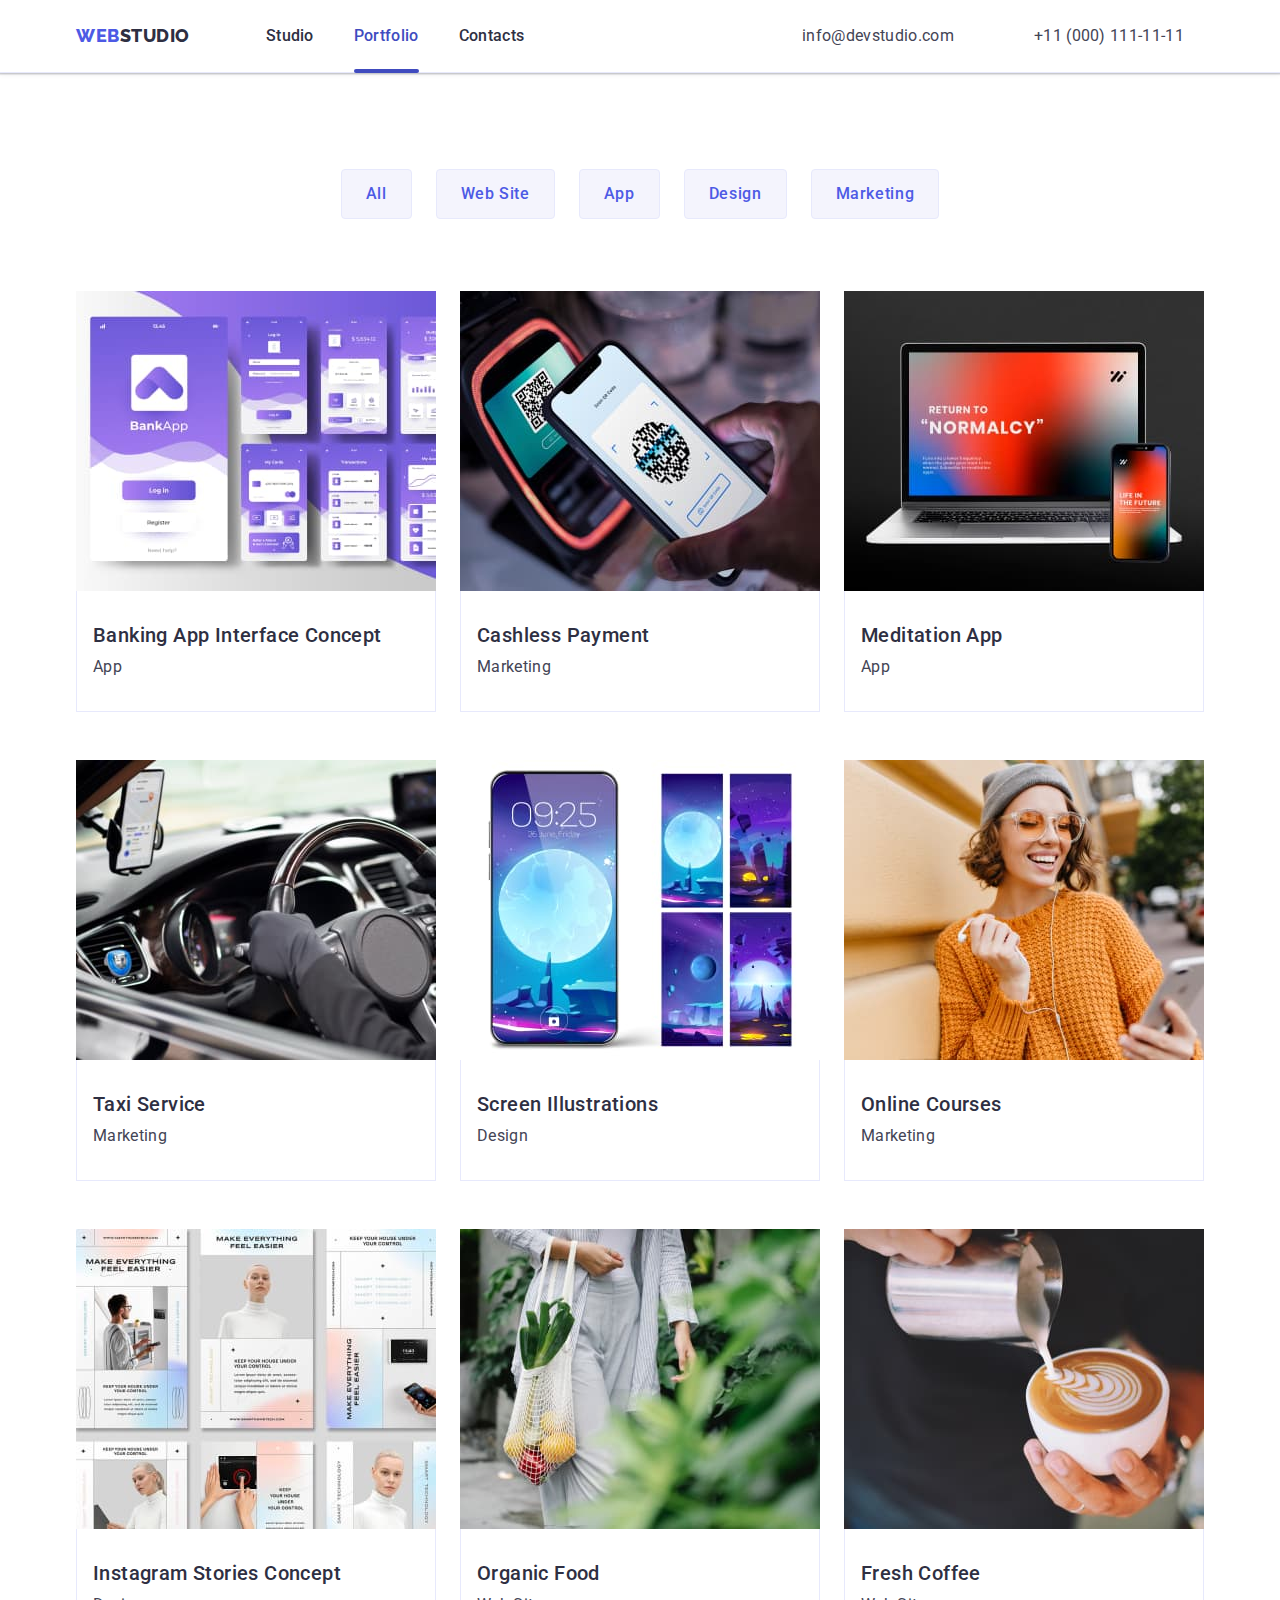
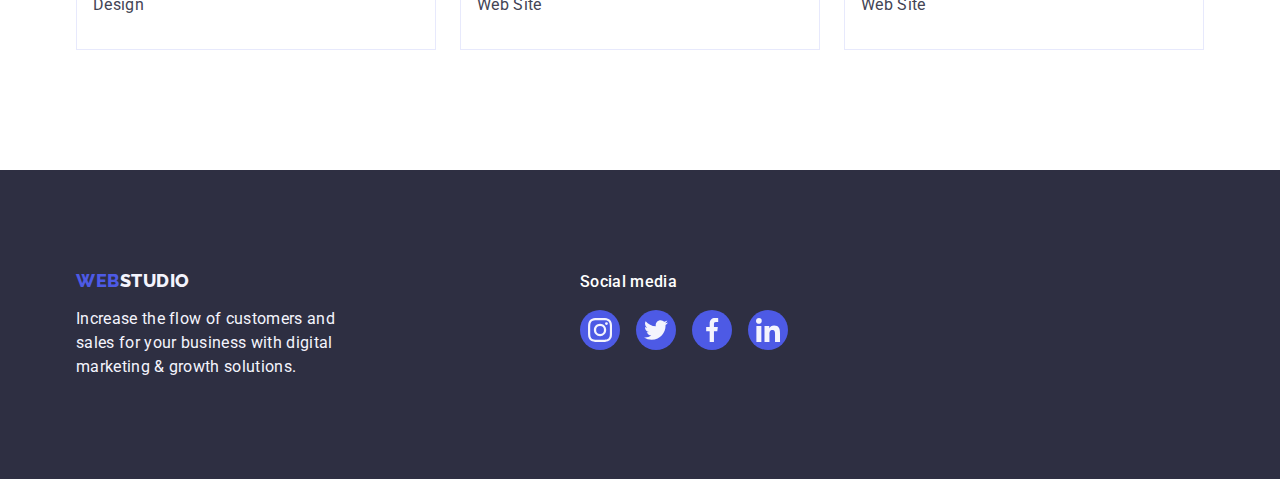
==== portfolio.html @ 14803b99 "Initial commit" ====
<!DOCTYPE html>
<html lang="en">
  <head>
    <meta charset="UTF-8" />
    <meta name="viewport" content="width=device-width, initial-scale=1.0" />
    <link
      rel="stylesheet"
      href="https://cdnjs.cloudflare.com/ajax/libs/modern-normalize/1.0.0/modern-normalize.min.css"
    />
    <link rel="stylesheet" href="./css/styles.css" />
    <link rel="preconnect" href="https://fonts.googleapis.com" />
    <link rel="preconnect" href="https://fonts.gstatic.com" crossorigin />
    <link
      href="https://fonts.googleapis.com/css2?family=Raleway:wght@800&family=Roboto:wght@400;500;700;900&display=swap"
      rel="stylesheet"
    />
    <title>Studio</title>
  </head>

  <body>
    <header class="header header-border">
      <div class="container header">
        <nav class="nav">
          <a class="logo link" href="./index.html"
            >Web<span class="logo-studio">Studio</span></a
          >
          <ul class="nav-list list">
            <li class="nav-list-item">
              <a href="./index.html" class="nav-list-link link">Studio</a>
            </li>
            <li class="nav-list-item">
              <a href="./portfolio.html" class="nav-list-link link active"
                >Portfolio</a
              >
            </li>
            <li class="nav-list-item">
              <a href="" class="nav-list-link link">Contacts</a>
            </li>
          </ul>
        </nav>
        <address class="contact">
          <ul class="nav-contact list">
            <li class="nav-contact-item">
              <a href="mailto:info@devstudio.com" class="nav-contact-link link"
                >info@devstudio.com</a
              >
            </li>
            <li class="nav-contact-item">
              <a href="tel:+110001111111" class="nav-contact-link link"
                >+11 (000) 111-11-11</a
              >
            </li>
          </ul>
        </address>
      </div>
    </header>

    <main>
      <section class="projects-section">
        <div class="container">
          <h1 class="hidden">Projects</h1>
          <!--Filter-->
          <ul class="filter-menu">
            <li>
              <button type="button" class="filter-button">All</button>
            </li>
            <li>
              <button type="button" class="filter-button">Web Site</button>
            </li>
            <li>
              <button type="button" class="filter-button">App</button>
            </li>
            <li>
              <button type="button" class="filter-button">Design</button>
            </li>
            <li>
              <button type="button" class="filter-button">Marketing</button>
            </li>
          </ul>
          <!--Projects-->
          <ul class="projects-menu">
            <li class="projects-item">
              <a href="" class="project-link link">
                <div class="project-card">
                  <img
                    src="./images/project1.jpg"
                    alt="a concept of a bank app with a landing, log in, account page"
                    width="360"
                    height="300"
                  />
                  <p class="project-description">
                    14 Stylish and User-Friendly App Design Concepts · Task
                    Manager App · Calorie Tracker App · Exotic Fruit Ecommerce
                    App · Cloud Storage App
                  </p>
                </div>
                <div class="project">
                  <h2 class="project-name">Banking App Interface Concept</h2>
                  <p class="project-type">App</p>
                </div></a
              >
            </li>
            <li class="projects-item">
              <a href="" class="project-link link">
                <div class="project-card">
                  <img
                    src="./images/project2.jpg"
                    alt="contactless payment using a phone"
                    width="360"
                    height="300"
                  />
                  <p class="project-description">
                    14 Stylish and User-Friendly App Design Concepts · Task
                    Manager App · Calorie Tracker App · Exotic Fruit Ecommerce
                    App · Cloud Storage App
                  </p>
                </div>
                <div class="project">
                  <h2 class="project-name">Cashless Payment</h2>
                  <p class="project-type">Marketing</p>
                </div></a
              >
            </li>
            <li class="projects-item">
              <a href="" class="project-link link"
                ><div class="project-card">
                  <img
                    src="./images/project3.jpg"
                    alt="a concent of a medication website on a laptop and an app on a phone"
                    width="360"
                    height="300"
                  />
                  <p class="project-description">
                    14 Stylish and User-Friendly App Design Concepts · Task
                    Manager App · Calorie Tracker App · Exotic Fruit Ecommerce
                    App · Cloud Storage App
                  </p>
                </div>
                <div class="project">
                  <h2 class="project-name">Meditation App</h2>
                  <p class="project-type">App</p>
                </div></a
              >
            </li>
            <li class="projects-item">
              <a href="" class="project-link link"
                ><div class="project-card">
                  <img
                    src="./images/project4.jpg"
                    alt="inside of a car with a phone holder attached to the front screen with a phone"
                    width="360"
                    height="300"
                  />
                  <p class="project-description">
                    14 Stylish and User-Friendly App Design Concepts · Task
                    Manager App · Calorie Tracker App · Exotic Fruit Ecommerce
                    App · Cloud Storage App
                  </p>
                </div>
                <div class="project">
                  <h2 class="project-name">Taxi Service</h2>
                  <p class="project-type">Marketing</p>
                </div>
              </a>
            </li>
            <li class="projects-item">
              <a href="" class="project-link link"
                ><div class="project-card">
                  <img
                    src="./images/project5.jpg"
                    alt="a phone with five various screens showing moon, sky and rocks"
                    width="360"
                    height="300"
                  />
                  <p class="project-description">
                    14 Stylish and User-Friendly App Design Concepts · Task
                    Manager App · Calorie Tracker App · Exotic Fruit Ecommerce
                    App · Cloud Storage App
                  </p>
                </div>
                <div class="project">
                  <h2 class="project-name">Screen Illustrations</h2>
                  <p class="project-type">Design</p>
                </div></a
              >
            </li>
            <li class="projects-item">
              <a href="" class="project-link link"
                ><div class="project-card">
                  <img
                    src="./images/project6.jpg"
                    alt="women laughing to her phone"
                    width="360"
                    height="300"
                  />
                  <p class="project-description">
                    14 Stylish and User-Friendly App Design Concepts · Task
                    Manager App · Calorie Tracker App · Exotic Fruit Ecommerce
                    App · Cloud Storage App
                  </p>
                </div>
                <div class="project">
                  <h2 class="project-name">Online Courses</h2>
                  <p class="project-type">Marketing</p>
                </div></a
              >
            </li>
            <li class="projects-item">
              <a href="" class="project-link link"
                ><div class="project-card">
                  <img
                    src="./images/project7.jpg"
                    alt="concept of instagram stories showing smart home solutions"
                    width="360"
                    height="300"
                  />
                  <p class="project-description">
                    14 Stylish and User-Friendly App Design Concepts · Task
                    Manager App · Calorie Tracker App · Exotic Fruit Ecommerce
                    App · Cloud Storage App
                  </p>
                </div>
                <div class="project">
                  <h2 class="project-name">Instagram Stories Concept</h2>
                  <p class="project-type">Design</p>
                </div></a
              >
            </li>
            <li class="projects-item">
              <a href="" class="project-link link"
                ><div class="project-card">
                  <img
                    src="./images/project8.jpg"
                    alt="person carrying produce in a net bag"
                    width="360"
                    height="300"
                  />
                  <p class="project-description">
                    14 Stylish and User-Friendly App Design Concepts · Task
                    Manager App · Calorie Tracker App · Exotic Fruit Ecommerce
                    App · Cloud Storage App
                  </p>
                </div>
                <div class="project">
                  <h2 class="project-name">Organic Food</h2>
                  <p class="project-type">Web Site</p>
                </div></a
              >
            </li>
            <li class="projects-item">
              <a href="" class="project-link link"
                ><div class="project-card">
                  <img
                    src="./images/project9.jpg"
                    alt="a barister making pattern on a coffee"
                    width="360"
                    height="300"
                  />
                  <p class="project-description">
                    14 Stylish and User-Friendly App Design Concepts · Task
                    Manager App · Calorie Tracker App · Exotic Fruit Ecommerce
                    App · Cloud Storage App
                  </p>
                </div>
                <div class="project">
                  <h2 class="project-name">Fresh Coffee</h2>
                  <p class="project-type">Web Site</p>
                </div></a
              >
            </li>
          </ul>
        </div>
      </section>
    </main>

    <footer class="footer">
      <div class="container footer-container">
        <div class="studio-desciption">
          <a class="logo link bottom-logo" href="./index.html"
            >Web<span class="logo-studio-footer">Studio</span></a
          >
          <p class="footer-note">
            Increase the flow of customers and sales for your business with
            digital marketing & growth solutions.
          </p>
        </div>
        <div class="studio-socials">
          <p class="social-media">Social media</p>
          <ul class="studio-socials-list">
            <li class="studio-socials-item">
              <a class="studio-socials-link" href="">
                <svg class="studio-socials-svg" width="24" height="24">
                  <use href="./images/icons.svg#icon-instagram"></use>
                </svg>
              </a>
            </li>
            <li class="studio-socials-item">
              <a class="studio-socials-link" href="">
                <svg class="studio-socials-svg" width="24" height="24">
                  <use href="./images/icons.svg#icon-twitter"></use>
                </svg>
              </a>
            </li>
            <li class="studio-socials-item">
              <a class="studio-socials-link" href="">
                <svg class="studio-socials-svg" width="24" height="24">
                  <use href="./images/icons.svg#icon-facebook"></use>
                </svg>
              </a>
            </li>
            <li class="studio-socials-item">
              <a class="studio-socials-link" href="">
                <svg class="studio-socials-svg" width="24" height="24">
                  <use href="./images/icons.svg#icon-linkedin"></use>
                </svg>
              </a>
            </li>
          </ul>
        </div>
      </div>
    </footer>
  </body>
</html>
---- css/styles.css ----
body {
  font-family: "Roboto", sans-serif;
  color: #434455;
  background-color: #ffffff;
}

:root {
  --brand-color: #4d5ae5;
  --pressed-color: #404bbf;
  --dark-color: #2e2f42;
  --success-color: #31d0aa;
  --text-color: #434455;
  --suble-text-color: #8e8f99;
  --accent-color: #e7e9fc;
  --light-color: #f4f4fd;
  --white-background: #ffffff;
  --modal-background: #fcfcfc;
  --tr-dur: 250ms;
  --tr-fn: cubic-bezier(0.4, 0, 0.2, 1);
}

* {
  box-sizing: border-box;
  margin: 0;
  padding: 0;
}

img {
  display: block;
  max-width: 100%;
  height: auto;
}

.container {
  width: 1158px;
  margin: auto;
  padding: 0px 15px;
}

.link {
  text-decoration: none;
  display: inline-block;
  transition: color var(--tr-dur) var(--tr-fn);
}

.link:hover,
.link:focus {
  color: var(--pressed-color);
}

.header {
  display: flex;
  justify-content: space-between;
  align-items: center;
}

.header-border {
  box-shadow: 0px 1px 6px 0px #2e2f4214, 0px 1px 1px 0px #2e2f4229,
    0px 2px 1px 0px #2e2f4214;
  border-bottom: 1px solid var(--accent-color);
}

.logo {
  font-family: "Raleway", sans-serif;
  font-weight: 800;
  font-size: 18px;
  line-height: 1.17;
  letter-spacing: 0.03em;
  text-transform: uppercase;
  color: var(--brand-color);
  display: inline-block;
  margin-right: 76px;
}

.logo-studio {
  color: var(--dark-color);
}

.list {
  list-style: none;
}

.nav {
  display: flex;
  align-items: center;
}

.nav-list {
  display: flex;
  gap: 40px;
}

.nav-list-link {
  font-weight: 500;
  font-size: 16px;
  line-height: 1.5;
  letter-spacing: 0.02em;
  color: var(--dark-color);
  padding: 24px 0px;
}

.active {
  position: relative;
  color: var(--pressed-color);
}

.active::after {
  content: "";
  position: absolute;
  left: 0;
  bottom: -1px;
  height: 4px;
  width: 100%;
  background-color: var(--pressed-color);
  border-radius: 2px;
}

.contact {
  font-style: normal;
}

.nav-contact {
  display: flex;
  gap: 40px;
}

.nav-contact-item {
  display: inline-block;
  padding: 24px 20px;
}

.nav-contact-link {
  font-size: 16px;
  line-height: 1.5;
  letter-spacing: 0.02em;
  color: var(--text-color);
  text-decoration: none;
}

.footer {
  background-color: var(--dark-color);
  padding: 100px 0px;
}

.footer-container {
  display: flex;
  justify-content: left;
  align-items: baseline;
}

.studio-desciption {
  display: inline-block;
  margin-right: 120px;
}

.bottom-logo {
  margin-bottom: 16px;
}

.logo-studio-footer {
  color: var(--light-color);
}

.footer-note {
  font-size: 16px;
  line-height: 1.5;
  letter-spacing: 0.02em;
  color: var(--light-color);
  width: 264px;
}

.social-media {
  font-weight: 500;
  font-size: 16px;
  line-height: 1.5;
  letter-spacing: 0.02em;
  text-align: left;
  color: var(--white-background);
  display: block;
  box-sizing: border-box;
  margin-bottom: 16px;
}

.studio-socials {
  padding: 0px 120px;
}

.studio-socials-list {
  display: flex;
  gap: 16px;
}

.studio-socials-item {
  width: 40px;
  height: 40px;
}

.studio-socials-link {
  width: 100%;
  height: 100%;
  background-color: var(--brand-color);
  border-radius: 50%;
  display: flex;
  justify-content: center;
  align-items: center;
  transition: background-color var(--tr-dur) var(--tr-fn);
}

.studio-socials-link:hover,
.studio-socials-link:focus {
  background-color: var(--success-color);
}

.studio-socials-svg {
  fill: var(--light-color);
}

.hero-section {
  background-color: var(--dark-color);
  padding: 188px 0px;
}

.hero-image {
  display: flex;
  max-width: 1440px;
  background-image: linear-gradient(
      rgba(46, 47, 66, 0.7),
      rgba(46, 47, 66, 0.7)
    ),
    url(../images/herobg.jpg);
  background-size: cover;
  background-position: center;
  background-repeat: no-repeat;
  margin: 0 auto;
  margin-bottom: 120px;
}

.hero-title {
  font-weight: 700;
  font-size: 56px;
  line-height: 1.07;
  letter-spacing: 0.02em;
  text-align: center;
  color: var(--white-background);
  max-width: 496px;
  display: block;
  box-sizing: border-box;
  margin: auto;
}

.order-button {
  font-family: "Roboto", sans-serif;
  font-weight: 500;
  font-size: 16px;
  line-height: 1.5;
  letter-spacing: 0.04em;
  color: var(--white-background);
  background-color: var(--brand-color);
  cursor: pointer;
  box-sizing: border-box;
  display: block;
  min-width: 169px;
  height: 56px;
  padding: 16px 32px;
  border: none;
  margin-top: 48px;
  margin-left: auto;
  margin-right: auto;
  border-radius: 4px;
  transition: background-color var(--tr-dur) var(--tr-fn);
}

.order-button:hover,
.order-button:focus {
  background-color: var(--pressed-color);
  box-shadow: 0px 4px 4px 0px #00000026;
}

.hidden {
  position: absolute;
  width: 1px;
  height: 1px;
  margin: -1px;
  border: 0;
  padding: 0;
  white-space: nowrap;
  clip-path: inset(100%);
  clip: rect(0 0 0 0);
  overflow: hidden;
}

ul,
ol {
  list-style-type: none;
  padding-left: 0;
  margin: 0;
}

.objectives-section {
  padding-bottom: 120px;
}
.objective-list {
  display: flex;
  gap: 24px;
}

.objective-item-icon {
  display: flex;
  width: 264px;
  height: 112px;
  background-color: var(--light-color);
  border-radius: 4px;
  justify-content: center;
  align-items: center;
  box-sizing: border-box;
  padding: 24px 100px;
  margin-bottom: 8px;
}

.objective-item {
  width: calc((100% - 72px) / 4);
}

.objective {
  font-weight: 500;
  font-size: 20px;
  line-height: 1.2;
  letter-spacing: 0.02em;
  color: var(--dark-color);
  margin-bottom: 8px;
}

.objectives-description {
  font-size: 16px;
  line-height: 1.5;
  letter-spacing: 0.02em;
  color: var(--text-color);
  display: inline-block;
  margin-top: 8px;
}

.introduction-section {
  padding-bottom: 120px;
}

.introduction-title {
  font-weight: 700;
  font-size: 36px;
  line-height: 1.11;
  letter-spacing: 0.02em;
  text-align: center;
  text-transform: capitalize;
  color: var(--dark-color);
  margin-bottom: 72px;
}

.introduction-list {
  display: flex;
  gap: 24px;
}

.introduction-item {
  width: calc((100% - 48px) / 3);
  border: solid 1px var(--accent-color);
}

.team-section {
  background-color: var(--light-color);
  padding: 120px 0px;
}

.team-title {
  font-weight: 700;
  font-size: 36px;
  line-height: 1.11;
  letter-spacing: 0.02em;
  color: var(--dark-color);
  text-align: center;
  text-transform: capitalize;
  margin-bottom: 72px;
}

.team-list {
  display: flex;
  gap: 24px;
}

.team-item {
  background-color: var(--white-background);
  width: calc((100% - 72px) / 4);
  border-radius: 0px 0px 4px 4px;
  box-shadow: 0px 2px 1px 0px #2e2f4214, 0px 1px 1px 0px #2e2f4229,
    0px 1px 6px 0px #2e2f4214;
}

.member-box {
  padding: 32px 0px;
}

.member {
  font-weight: 500;
  font-size: 20px;
  line-height: 1.2;
  letter-spacing: 0.02em;
  text-align: center;
  color: var(--dark-color);
  margin-bottom: 8px;
}
.member-position {
  font-size: 16px;
  line-height: 1.5;
  letter-spacing: 0.02em;
  text-align: center;
  color: var(--text-color);
  margin-bottom: 8px;
}

.member-social-list {
  display: flex;
  justify-content: center;
  gap: 24px;
}

.member-social-list-item {
  width: 40px;
  height: 40px;
  margin-top: 8px;
}

.member-social-list-item-icon-svg {
  fill: var(--light-color);
}

.socials-link {
  width: 100%;
  height: 100%;
  background-color: var(--brand-color);
  border-radius: 50%;
  display: flex;
  align-items: center;
  justify-content: center;
  transition: background-color var(--tr-dur) var(--tr-fn);
}

.socials-link:hover,
.socials-link:focus {
  background-color: var(--pressed-color);
}

.customers-section {
  padding: 120px 0px;
}

.customers-title {
  font-weight: 700;
  font-size: 36px;
  line-height: 1.11;
  letter-spacing: 0.02em;
  text-align: center;
  text-transform: capitalize;
  color: var(--dark-color);
  margin-bottom: 72px;
}

.customers-list {
  display: flex;
  gap: 24px;
}

.customer-item {
  width: calc((100% - 120px) / 6);
  height: 88px;
}

.customer-link {
  width: 100%;
  height: 100%;
  border: solid 1px var(--suble-text-color);
  border-radius: 4px;
  display: flex;
  align-items: center;
  justify-content: center;
  color: var(--suble-text-color);
  transition: color var(--tr-dur) var(--tr-fn),
    border-color var(--tr-dur) var(--tr-fn);
}

.customer-link:hover,
.customer-link:focus {
  color: var(--pressed-color);
  border-color: var(--pressed-color);
}

.customer-link-svg {
  fill: currentColor;
}

.customer-icon {
  display: flex;
  justify-content: center;
  align-items: center;
  padding: 16px 32px;
}

.projects-section {
  padding-top: 96px;
  padding-bottom: 120px;
}

.filter-menu {
  display: flex;
  margin-left: auto;
  margin-right: auto;
  justify-content: center;
  gap: 24px;
  margin-bottom: 72px;
}

.filter-button {
  font-family: "Roboto", sans-serif;
  font-weight: 500;
  font-size: 16px;
  line-height: 1.5;
  letter-spacing: 0.04em;
  color: var(--brand-color);
  background-color: var(--light-color);
  cursor: pointer;
  border: none;
  padding: 12px 24px;
  border-radius: 4px;
  border: 1px solid #e7e9fc;
  transition: color var(--tr-dur) var(--tr-fn),
    background-color var(--tr-dur) var(--tr-fn),
    border-color var(--tr-dur) var(--tr-fn),
    box-shadow var(--tr-dur) var(--tr-fn);
}

.filter-button:hover,
.filter-button:focus {
  color: var(--white-background);
  background-color: var(--pressed-color);
  border-color: transparent;
  box-shadow: 0px 2px 2px 0px #0000001f, 0px 2px 1px 0px #00000014,
    0px 3px 1px 0px #0000001a;
}

.projects-menu {
  display: flex;
  column-gap: 24px;
  row-gap: 48px;
  flex-wrap: wrap;
}

.projects-item {
  width: calc((100% - 48px) / 3);
}

.project {
  padding: 32px 16px;
  border: 1px solid var(--accent-color);
  border-top: none;
}

.project-link {
  display: block;
  transition: box-shadow var(--tr-dur) var(--tr-fn);
}

.project-link:hover,
.project-link:focus {
  box-shadow: 0px 2px 1px 0px #2e2f4214, 0px 1px 1px 0px #2e2f4229,
    0px 1px 6px 0px #2e2f4214;
}

.project-link:focus .project-description,
.project-link:hover .project-description {
  transform: translateY(0%);
}

.project-card {
  position: relative;
  overflow: hidden;
}

.project-description {
  position: absolute;
  top: 0;
  font-weight: 400;
  font-size: 16px;
  line-height: 1.5;
  letter-spacing: 0.02em;
  color: var(--light-color);
  padding: 40px 32px;
  background-color: var(--brand-color);
  height: 100%;
  width: 100%;
  text-transform: capitalize;
  transform: translateY(100%);
  transition: transform var(--tr-dur) var(--tr-fn);
}

.project-name {
  font-weight: 500;
  font-size: 20px;
  line-height: 1.2;
  letter-spacing: 0.02em;
  color: var(--dark-color);
  text-align: left;
  margin-bottom: 8px;
}

.project-type {
  font-size: 16px;
  line-height: 1.5;
  letter-spacing: 0.02em;
  text-align: left;
  color: var(--text-color);
}

.is-hidden {
  pointer-events: none;
  visibility: hidden;
  opacity: 0;
}

.backdrop {
  position: fixed;
  top: 0;
  left: 0;
  background: rgba(46, 47, 66, 0.4);
  width: 100%;
  height: 100%;
  transition: opacity var(--tr-dur) var(--tr-fn),
    visibility var(--tr-dur) var(--tr-fn);
}

.modal-window {
  position: absolute;
  top: 50%;
  left: 50%;
  width: 408px;
  min-height: 584px;
  border-radius: 4px;
  transform: translate(-50%, -50%);
  background: var(--modal-background);
  box-shadow: 0px 2px 1px 0px rgba(0, 0, 0, 0.2),
    0px 1px 3px 0px rgba(0, 0, 0, 0.12), 0px 1px 1px 0px rgba(0, 0, 0, 0.14);
  transition: transform var(--tr-dur) var(--tr-fn);
}

.close-button {
  position: absolute;
  top: 24px;
  right: 24px;
  width: 24px;
  height: 24px;
  border-radius: 50%;
  display: flex;
  align-items: center;
  justify-content: center;
  background-color: var(--accent-color);
  border: 1px solid rgba(0, 0, 0, 0.1);
  padding: 0;
  cursor: pointer;
  transition: background-color var(--tr-dur) var(--tr-fn),
    border var(--tr-dur) var(--tr-fn);
}

.close-button:hover,
.close-button:focus,
.modal-svg:focus,
.modal-svg:hover {
  background-color: var(--pressed-color);
  border: none;
  fill: var(--white-background);
}

.modal-svg {
  transition: fill var(--tr-dur) var(--tr-fn);
}
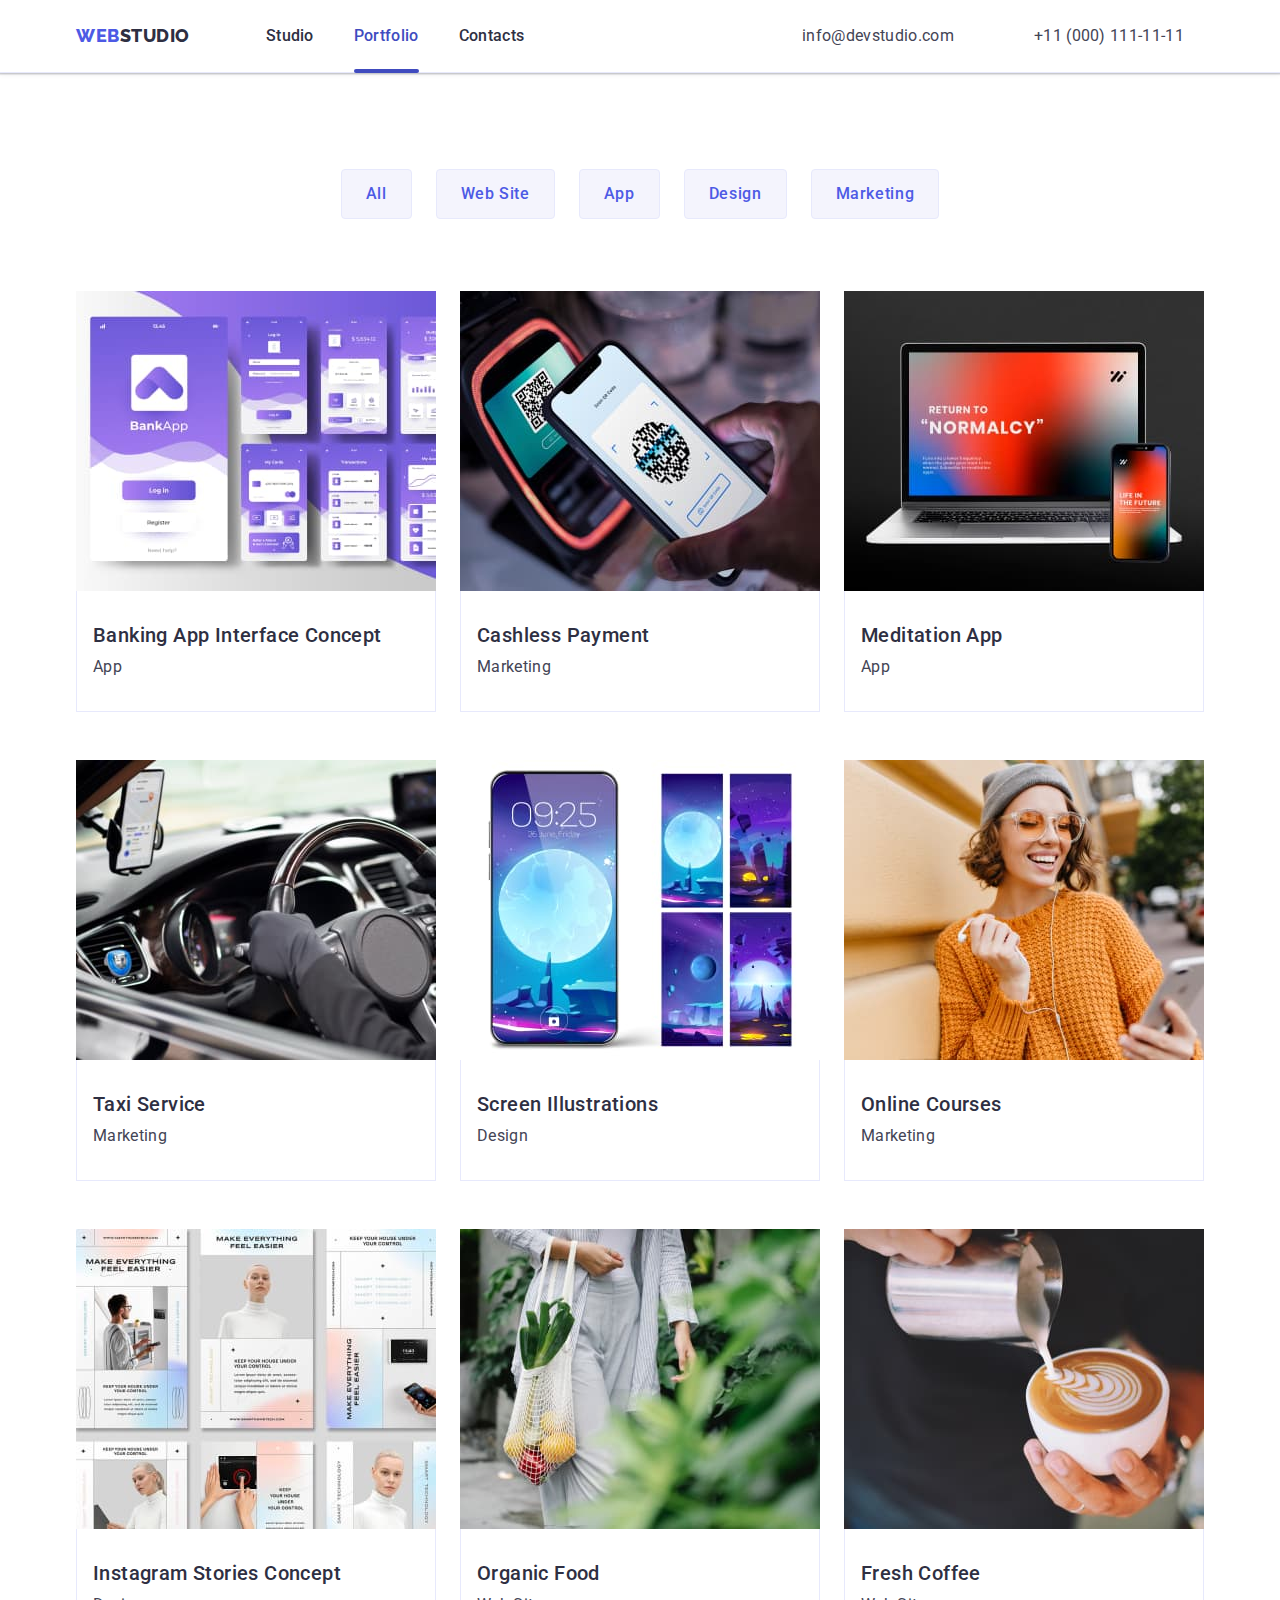
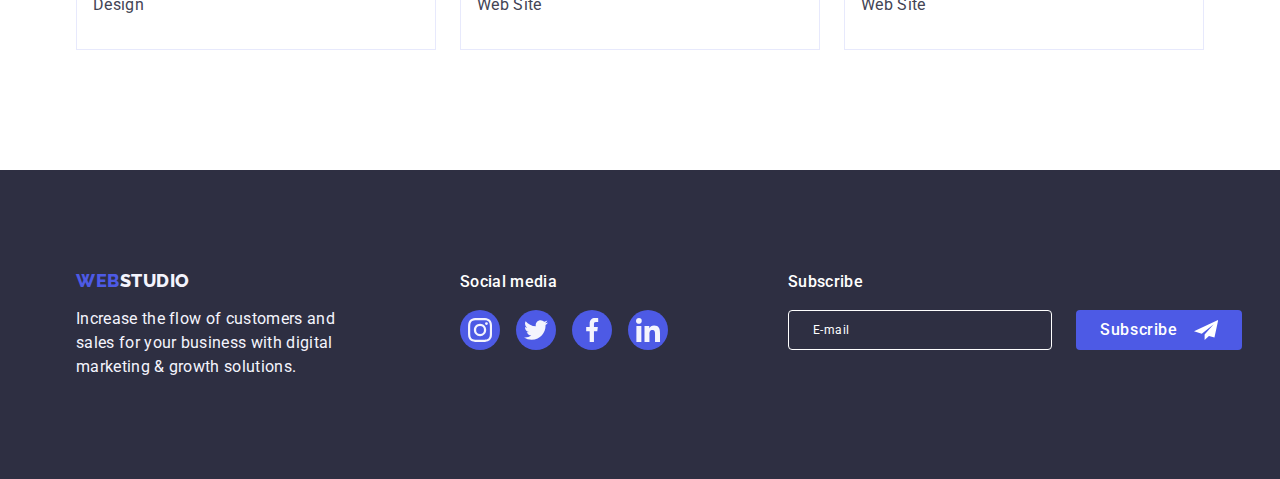
==== commit c7d06803: "first draft" ====
--- a/portfolio.html
+++ b/portfolio.html
@@ -317,6 +317,26 @@
             </li>
           </ul>
         </div>
+        <div class="studio-newsletter">
+          <p class="subscribe-text">Subscribe</p>
+          <form class="studio-newsletter-form" name="newsletter-form">
+            <label class="studio-newsletter-label" for="user_email"
+              ><input
+                type="email"
+                name="user_email"
+                id="user_email"
+                placeholder="E-mail"
+                class="studio-newsletter-input"
+            /></label>
+
+            <button class="subscription-button" type="submit">
+              Subscribe
+              <svg class="button-icon-send" width="24" height="24">
+                <use href="./images/icons.svg#icon-send"></use>
+              </svg>
+            </button>
+          </form>
+        </div>
       </div>
     </footer>
   </body>
--- a/css/styles.css
+++ b/css/styles.css
@@ -1,3 +1,4 @@
+/* General*/
 body {
   font-family: "Roboto", sans-serif;
   color: #434455;
@@ -48,6 +49,28 @@
   color: var(--pressed-color);
 }
 
+.hidden {
+  position: absolute;
+  width: 1px;
+  height: 1px;
+  margin: -1px;
+  border: 0;
+  padding: 0;
+  white-space: nowrap;
+  clip-path: inset(100%);
+  clip: rect(0 0 0 0);
+  overflow: hidden;
+}
+
+ul,
+ol {
+  list-style-type: none;
+  padding-left: 0;
+  margin: 0;
+}
+
+/*Header*/
+
 .header {
   display: flex;
   justify-content: space-between;
@@ -137,6 +160,8 @@
   text-decoration: none;
 }
 
+/*Footer*/
+
 .footer {
   background-color: var(--dark-color);
   padding: 100px 0px;
@@ -150,7 +175,6 @@
 
 .studio-desciption {
   display: inline-block;
-  margin-right: 120px;
 }
 
 .bottom-logo {
@@ -214,6 +238,88 @@
 .studio-socials-svg {
   fill: var(--light-color);
 }
+
+.studio-newsletter {
+  display: block;
+}
+
+.subscribe-text {
+  font-weight: 500;
+  font-size: 16px;
+  line-height: 1.5;
+  letter-spacing: 0.02em;
+  text-align: left;
+  color: var(--white-background);
+  display: block;
+  box-sizing: border-box;
+  margin-bottom: 16px;
+}
+
+.studio-newsletter-form {
+  display: flex;
+  flex-direction: row;
+  justify-content: start;
+  align-items: center;
+  gap: 24px;
+}
+
+.studio-newsletter-input {
+  display: flex;
+  width: 264px;
+  height: 40px;
+  gap: 24px;
+  padding: 8px 16px;
+  font-size: 12px;
+  line-height: 1.5;
+  letter-spacing: 0.04em;
+  color: var(--white-background);
+  background-color: transparent;
+  border: 1px solid var(--white-background);
+  border-radius: 4px;
+  outline: transparent;
+}
+
+.studio-newsletter-input::placeholder {
+  font-weight: 400;
+  font-size: 12px;
+  line-height: 1.5;
+  letter-spacing: 0.04em;
+  color: var(--white-background);
+  padding-left: 8px;
+}
+
+.subscription-button {
+  display: flex;
+  justify-content: center;
+  align-items: center;
+  min-width: 165px;
+  height: 40px;
+  padding: 8px 24px;
+  color: var(--white-background);
+  background-color: var(--brand-color);
+  border: none;
+  font-family: "Roboto", sans-serif;
+  font-weight: 500;
+  font-size: 16px;
+  line-height: 1.5;
+  letter-spacing: 0.04em;
+  cursor: pointer;
+  border-radius: 4px;
+  transition: background-color var(--tr-dur) var(--tr-fn);
+}
+
+.subscription-button:focus,
+.subscription-button:hover {
+  background-color: var(--pressed-color);
+  box-shadow: 0px 4px 4px 0px #00000026;
+}
+
+.button-icon-send {
+  margin-left: 16px;
+  fill: currentColor;
+}
+
+/*Hero*/
 
 .hero-section {
   background-color: var(--dark-color);
@@ -276,29 +382,12 @@
   box-shadow: 0px 4px 4px 0px #00000026;
 }
 
-.hidden {
-  position: absolute;
-  width: 1px;
-  height: 1px;
-  margin: -1px;
-  border: 0;
-  padding: 0;
-  white-space: nowrap;
-  clip-path: inset(100%);
-  clip: rect(0 0 0 0);
-  overflow: hidden;
-}
-
-ul,
-ol {
-  list-style-type: none;
-  padding-left: 0;
-  margin: 0;
-}
+/*Objectives*/
 
 .objectives-section {
   padding-bottom: 120px;
 }
+
 .objective-list {
   display: flex;
   gap: 24px;
@@ -336,8 +425,9 @@
   letter-spacing: 0.02em;
   color: var(--text-color);
   display: inline-block;
-  margin-top: 8px;
-}
+}
+
+/*Introduction*/
 
 .introduction-section {
   padding-bottom: 120px;
@@ -363,6 +453,8 @@
   width: calc((100% - 48px) / 3);
   border: solid 1px var(--accent-color);
 }
+
+/*Team*/
 
 .team-section {
   background-color: var(--light-color);
@@ -447,6 +539,8 @@
   background-color: var(--pressed-color);
 }
 
+/*Customers*/
+
 .customers-section {
   padding: 120px 0px;
 }
@@ -501,6 +595,8 @@
   align-items: center;
   padding: 16px 32px;
 }
+
+/*Portfolio*/
 
 .projects-section {
   padding-top: 96px;
@@ -617,6 +713,8 @@
   color: var(--text-color);
 }
 
+/*Modal window*/
+
 .is-hidden {
   pointer-events: none;
   visibility: hidden;
@@ -640,6 +738,7 @@
   left: 50%;
   width: 408px;
   min-height: 584px;
+  padding: 72px 24px 24px 24px;
   border-radius: 4px;
   transform: translate(-50%, -50%);
   background: var(--modal-background);
@@ -675,6 +774,183 @@
   fill: var(--white-background);
 }
 
-.modal-svg {
+.close-button-svg {
   transition: fill var(--tr-dur) var(--tr-fn);
 }
+
+.form-message {
+  font-weight: 500;
+  font-size: 16px;
+  line-height: 1.5;
+  letter-spacing: 0.02em;
+  text-align: center;
+  color: var(--dark-color);
+  padding-bottom: 16px;
+}
+
+.contact-form {
+  display: flex;
+  flex-direction: column;
+  justify-content: center;
+  align-items: center;
+}
+
+.contact-form-item {
+  display: flex;
+  flex-direction: column;
+  width: 100%;
+  margin-bottom: 8px;
+}
+
+.contact-form-label {
+  display: block;
+  color: var(--suble-text-color);
+  font-size: 12px;
+  font-weight: 400;
+  line-height: 1.17;
+  letter-spacing: 0.04em;
+  padding: 4px 0px;
+}
+
+.contact-form-input-box {
+  position: relative;
+  display: flex;
+  height: 40px;
+  align-items: center;
+}
+
+.contact-form-input {
+  width: 100%;
+  height: 40px;
+  padding-left: 38px;
+  color: var(--dark-color);
+  background-color: transparent;
+  border: 1px solid var(--suble-text-color);
+  border-radius: 4px;
+  outline: transparent;
+  transition: border-color var(--tr-dur) var(--tr-fn);
+}
+
+.contact-form-input:hover,
+.contact-form-input:focus,
+.contact-form-input:active {
+  border-color: var(--brand-color);
+}
+
+.contact-form-icon {
+  position: absolute;
+  left: 16px;
+  top: 50%;
+  width: 18px;
+  height: 24px;
+  fill: var(--dark-color);
+  transform: translateY(-50%);
+  transition: fill var(--tr-dur) var(--tr-fn);
+}
+
+.contact-form-input:hover + .contact-form-icon,
+.contact-form-input:focus + .contact-form-icon,
+.contact-form-input:active + .contact-form-icon {
+  fill: var(--brand-color);
+}
+
+.contact-form-textarea {
+  width: 100%;
+  height: 120px;
+  padding: 8px 16px;
+  font-weight: 400;
+  font-size: 12px;
+  line-height: 1.17;
+  letter-spacing: 0.04em;
+  color: var(--suble-text-color);
+  background-color: transparent;
+  border: 1px solid #2e2f4266;
+  border-radius: 4px;
+  margin-top: 4px;
+  outline: transparent;
+  resize: none;
+  transition: border-color var(--tr-dur) var(--tr-fn);
+}
+
+.contact-form-textarea::placeholder {
+  color: var(--suble-text-color);
+  font-size: 12px;
+  font-weight: 400;
+  line-height: 1.17;
+  letter-spacing: 0.04em;
+}
+
+.contact-form-textarea:hover,
+.contact-form-textarea:focus,
+.contact-form-textarea:active {
+  border-color: var(--brand-color);
+}
+
+.contact-confirmation {
+  display: flex;
+  flex-direction: row;
+  align-items: center;
+  position: relative;
+  width: 100%;
+  margin-bottom: 24px;
+}
+
+.contact-confirmation-checkbox {
+  display: flex;
+  justify-content: center;
+  align-items: center;
+  width: 16px;
+  height: 16px;
+  margin-right: 8px;
+  border: 1px solid #2e2f4266;
+  border-radius: 2px;
+  fill: transparent;
+  transition: background-color var(--tr-dur) var(--tr-fn),
+    border var(--tr-dur) var(--tr-fn), fill var(--tr-dur) var(--tr-fn);
+}
+
+.contact-confirmation-input:checked + .contact-confirmation-label {
+  background-color: var(--pressed-color);
+  border: none;
+  fill: var(--light-color);
+}
+
+.gdpr-text {
+  font-weight: 400;
+  font-size: 12px;
+  line-height: 1.17;
+  letter-spacing: 0.04em;
+  color: var(--suble-text-color);
+}
+
+.privacy-policy-link {
+  text-decoration: underline;
+  color: var(--brand-color);
+}
+
+.send-button {
+  font-family: "Roboto", sans-serif;
+  font-weight: 500;
+  font-size: 16px;
+  line-height: 1.5;
+  letter-spacing: 0.04em;
+  color: var(--white-background);
+  background-color: var(--brand-color);
+  cursor: pointer;
+  box-sizing: border-box;
+  display: block;
+  width: 169px;
+  height: 56px;
+  padding: 16px 32px;
+  border: none;
+  margin-left: auto;
+  margin-right: auto;
+  border-radius: 4px;
+  transition: background-color var(--tr-dur) var(--tr-fn);
+}
+
+.send-button:focus,
+.send-button:hover {
+  background-color: var(--pressed-color);
+  box-shadow: 0px 4px 4px 0px #00000026;
+}
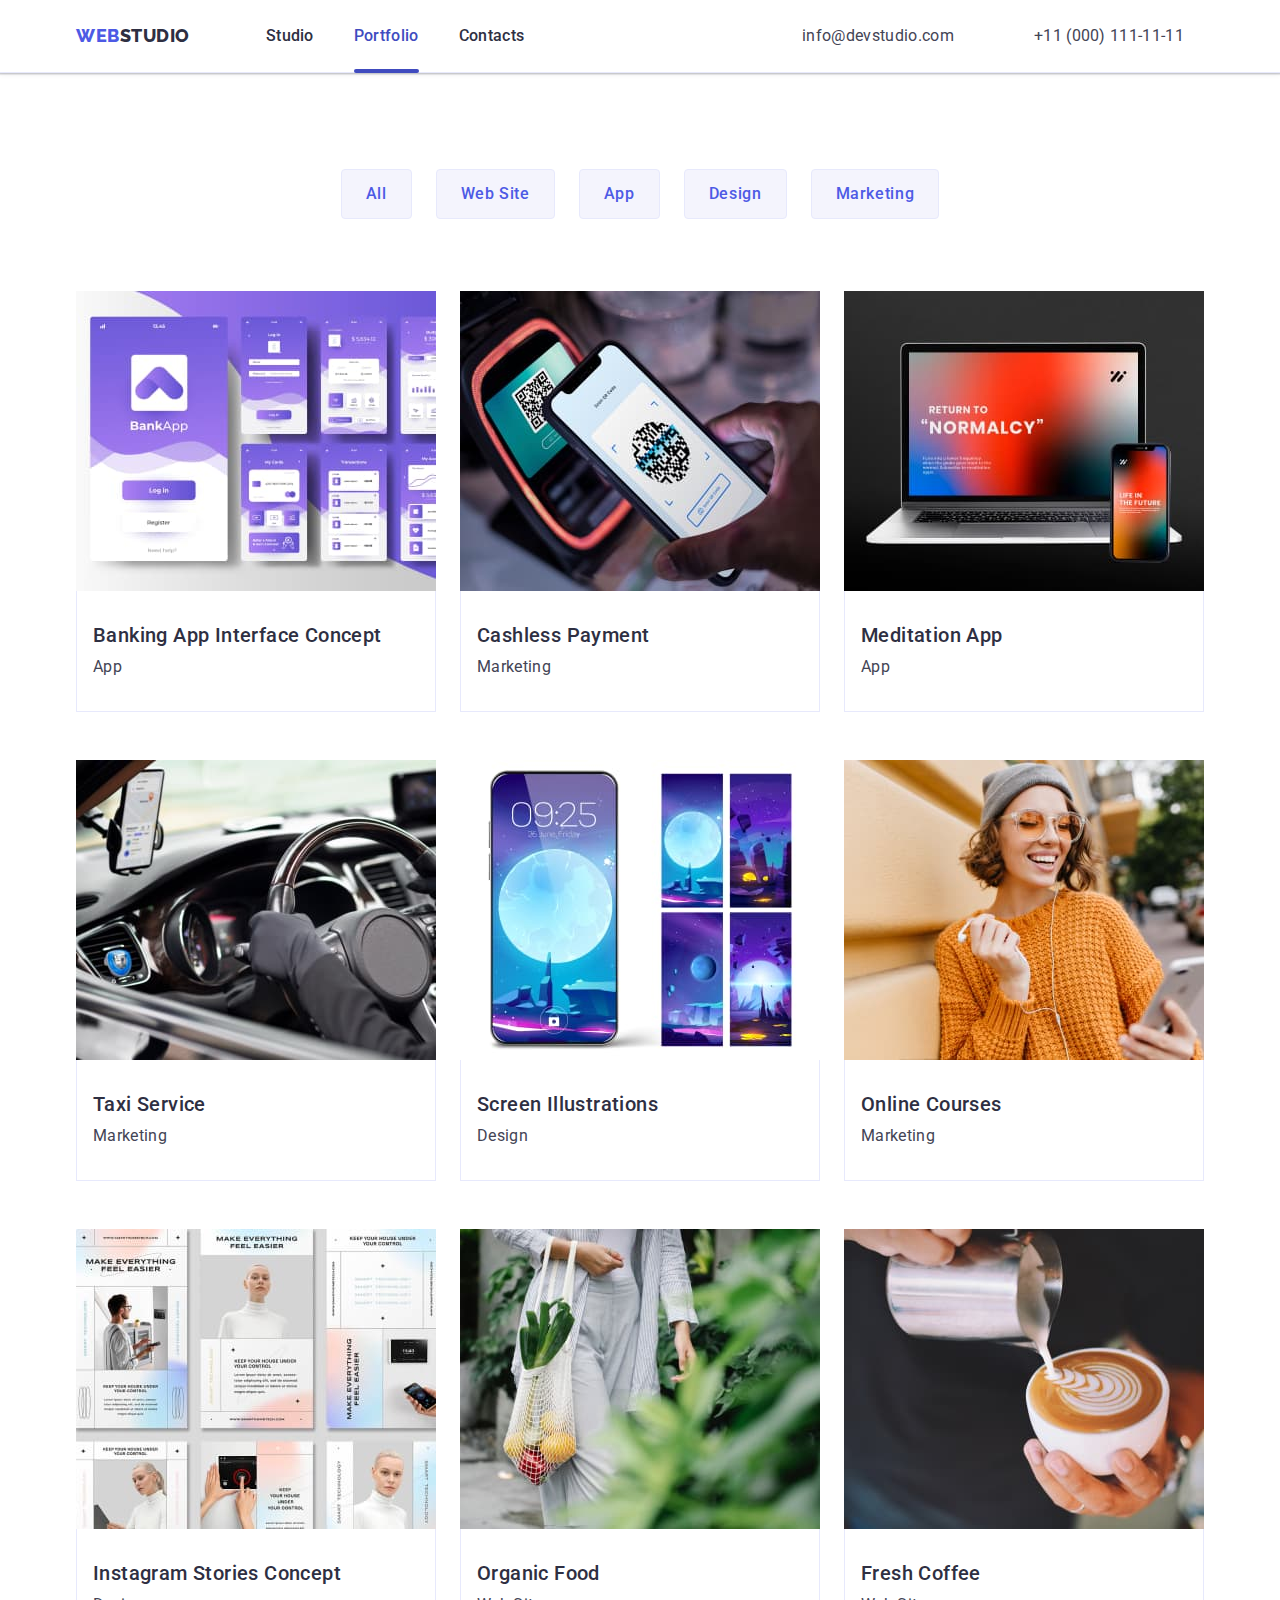
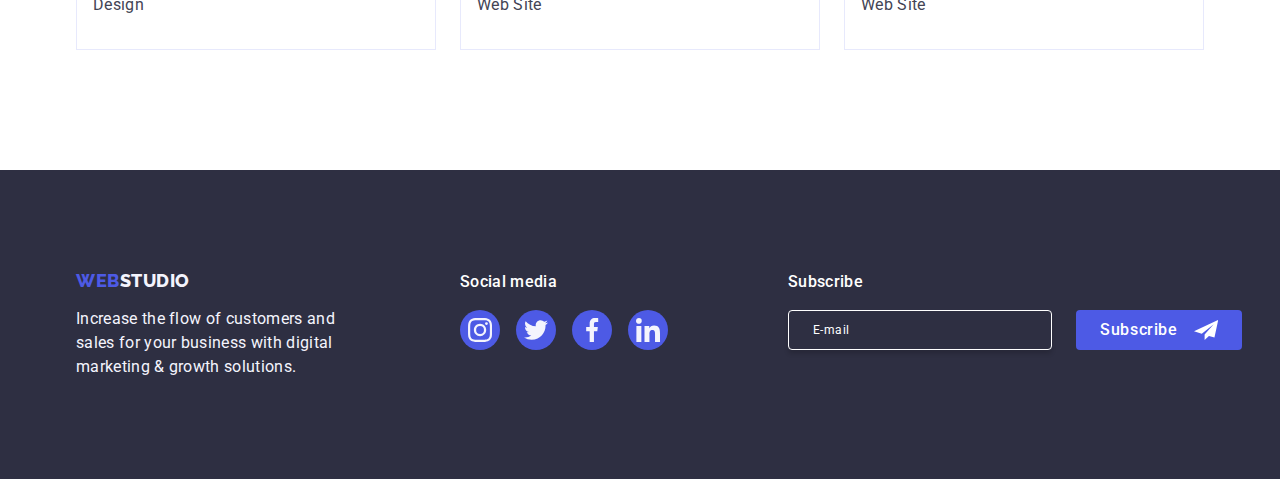
==== commit 57adf95a: "fixing footer" ====
--- a/portfolio.html
+++ b/portfolio.html
@@ -320,13 +320,13 @@
         <div class="studio-newsletter">
           <p class="subscribe-text">Subscribe</p>
           <form class="studio-newsletter-form" name="newsletter-form">
-            <label class="studio-newsletter-label" for="user_email"
+            <label class="studio-newsletter-label" for="user-email"
               ><input
+                class="studio-newsletter-input"
                 type="email"
-                name="user_email"
-                id="user_email"
+                name="user-email"
+                id="user-email"
                 placeholder="E-mail"
-                class="studio-newsletter-input"
             /></label>
 
             <button class="subscription-button" type="submit">
--- a/css/styles.css
+++ b/css/styles.css
@@ -277,6 +277,7 @@
   border: 1px solid var(--white-background);
   border-radius: 4px;
   outline: transparent;
+  box-shadow: 0px 4px 4px 0px rgba(0, 0, 0, 0.15);
 }
 
 .studio-newsletter-input::placeholder {
